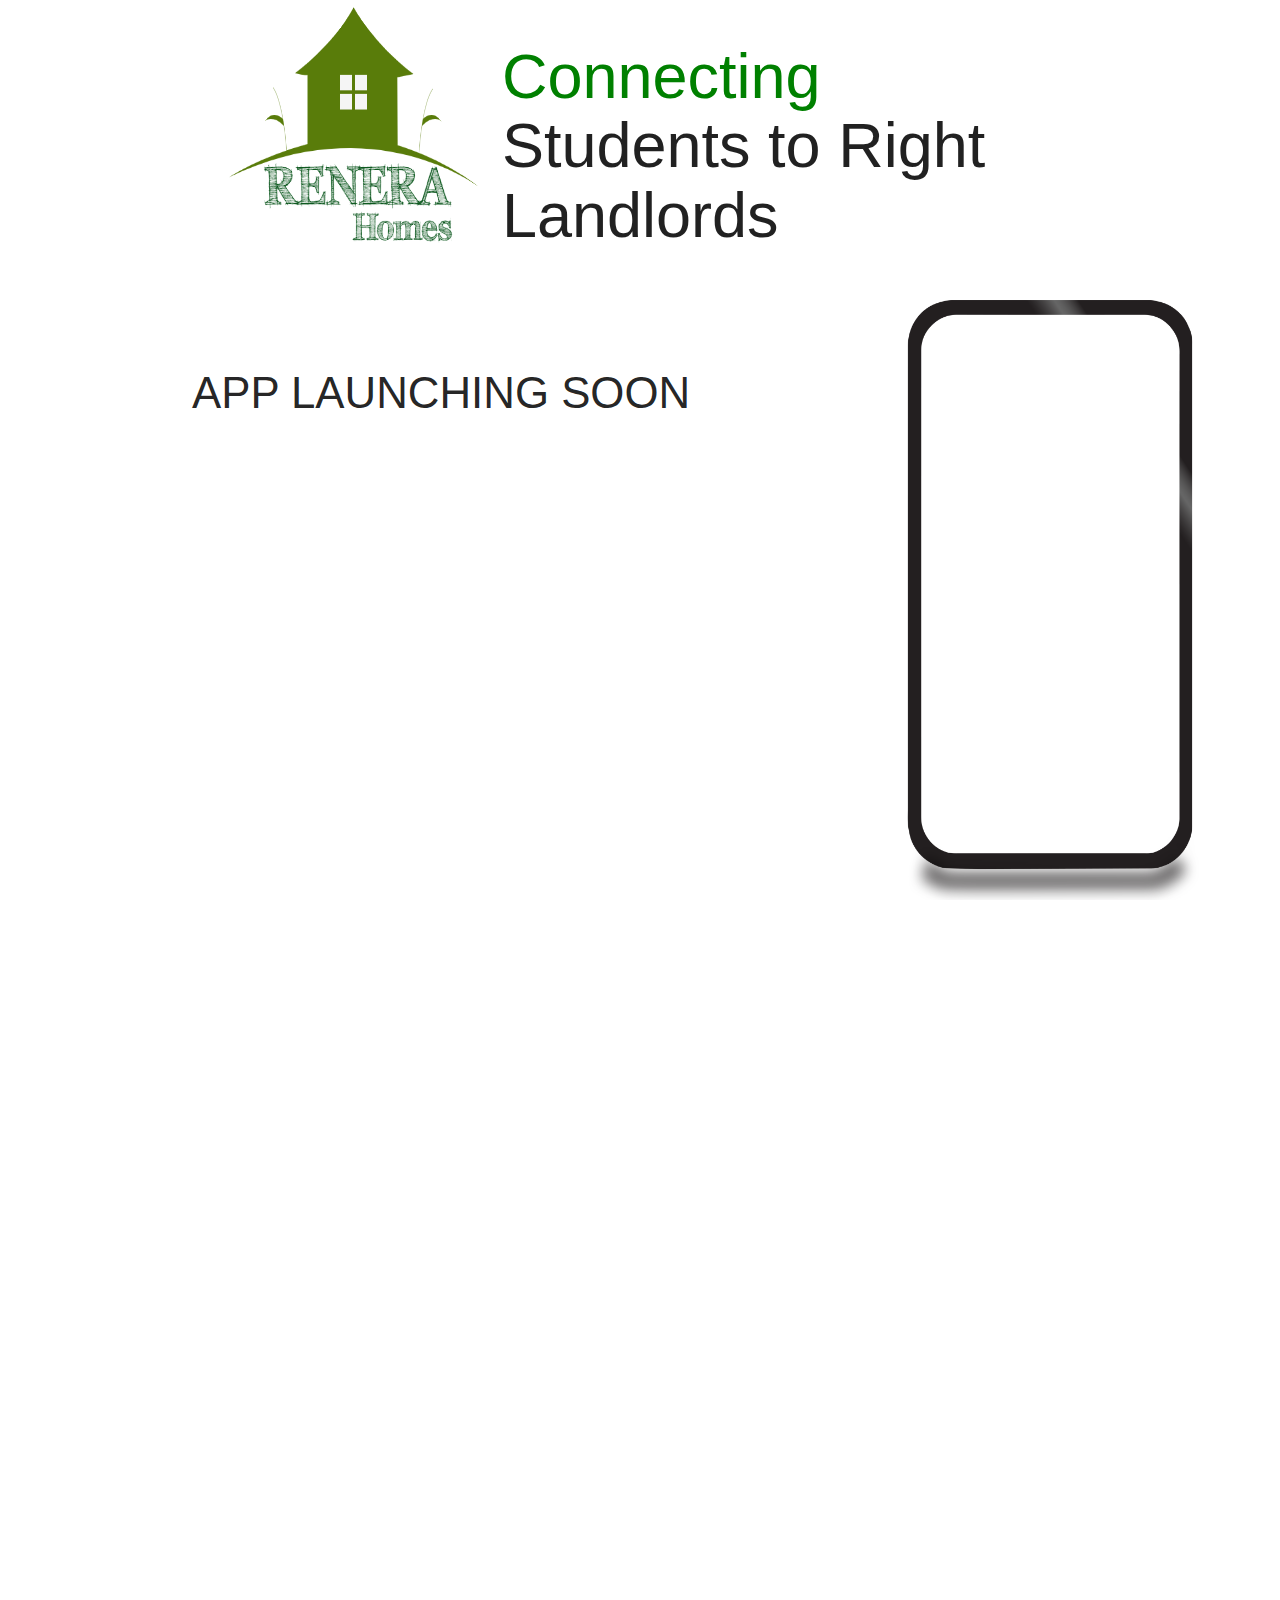
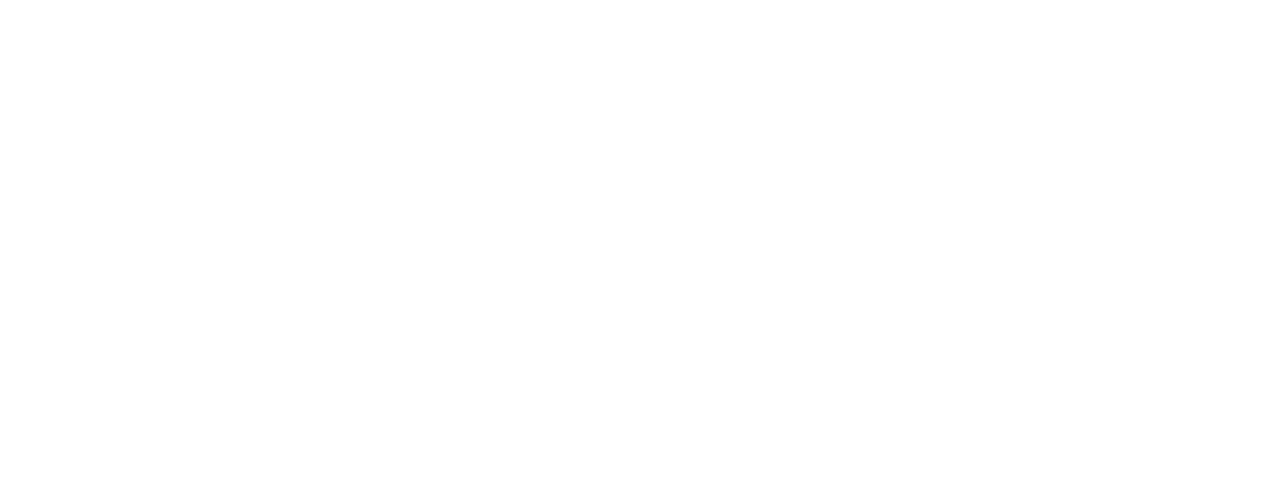
==== index.html @ 8707d06a "Cool" ====
<!DOCTYPE html>
<html>
<head>
	<title>Cool</title>
	<link rel="stylesheet" type="text/css" href="system.css">
	<link rel="stylesheet" href="https://cdnjs.cloudflare.com/ajax/libs/materialize/1.0.0/css/materialize.min.css">
	<link href="https://fonts.googleapis.com/icon?family=Material+Icons" rel="stylesheet">
	<link rel="stylesheet" href="https://unpkg.com/aos@next/dist/aos.css" />
</head>
<body>

	<div class="landing">
		<div class="container">
			<div class="row">
				<div class="col s6 m6 l4">
					<img class="logo" src="image/renera_logo.png">
				</div>
				<div class="col col s6 m6 l8">
					<h1><span class="main">Connecting</span> Students to Right Landlords</h1>
				</div>
			</div>	
			<br><br>
			<h3>APP LAUNCHING SOON</h3>	

			
			<img class="phone_main" src="image/phone.png">
		</div>
		
	</div>
	<div class="tenant">
		<img data-aos="fade-up" data-aos-duration="800"  class="phone" src="image/phone.png">
		<img  data-aos="fade-up" data-aos-duration="2000" class="lsignup"  src="image/lsignup.jpg" >
		<img  data-aos="fade-up" data-aos-duration="3000"  class="location" src="image/location.jpg">
		<img  data-aos="fade-up" data-aos-duration="4000" class="room" src="image/room.jpg">
	</div>

	<div class="about">
		
	</div>
	<div class="contact">
		
	</div>

	<script src="https://cdnjs.cloudflare.com/ajax/libs/materialize/1.0.0/js/materialize.min.js"></script>
	<script type="text/javascript" src="index.js"></script>
	<script src="https://unpkg.com/aos@next/dist/aos.js"></script>
	  <script>
	    AOS.init();
	  </script>
</body>
</html>
---- system.css ----
.landing{
	height: 600px;
}
.main{
	color: green;
}
.tenant{
	height: 1500px;
}
.logo{
	width: 300px;
	height: 250px;
}
.phone_main{
	position: absolute;
	top: 300px;
	left: 900px;
	width: 300px;
	height: 600px;
}
.phone{
	width: 300px;
	height: 600px;
	margin-top: 700px;
	margin-left: 700px;
}
.lsignup{
	width: 400px;
	height: 450px;
	position: absolute;
	top: 1350px;
	left: 650px;
	border-radius: 3%;
}
.location{
	position: absolute;
	top: 1200px;
	left: 970px;
	width: 300px;
	height: 300px;
	border-radius: 3%;
}
.room{
	position: absolute;
	top: 1700px;
	left: 500px;
	width: 300px;
	height: 300px;
	border-radius: 3%;
}
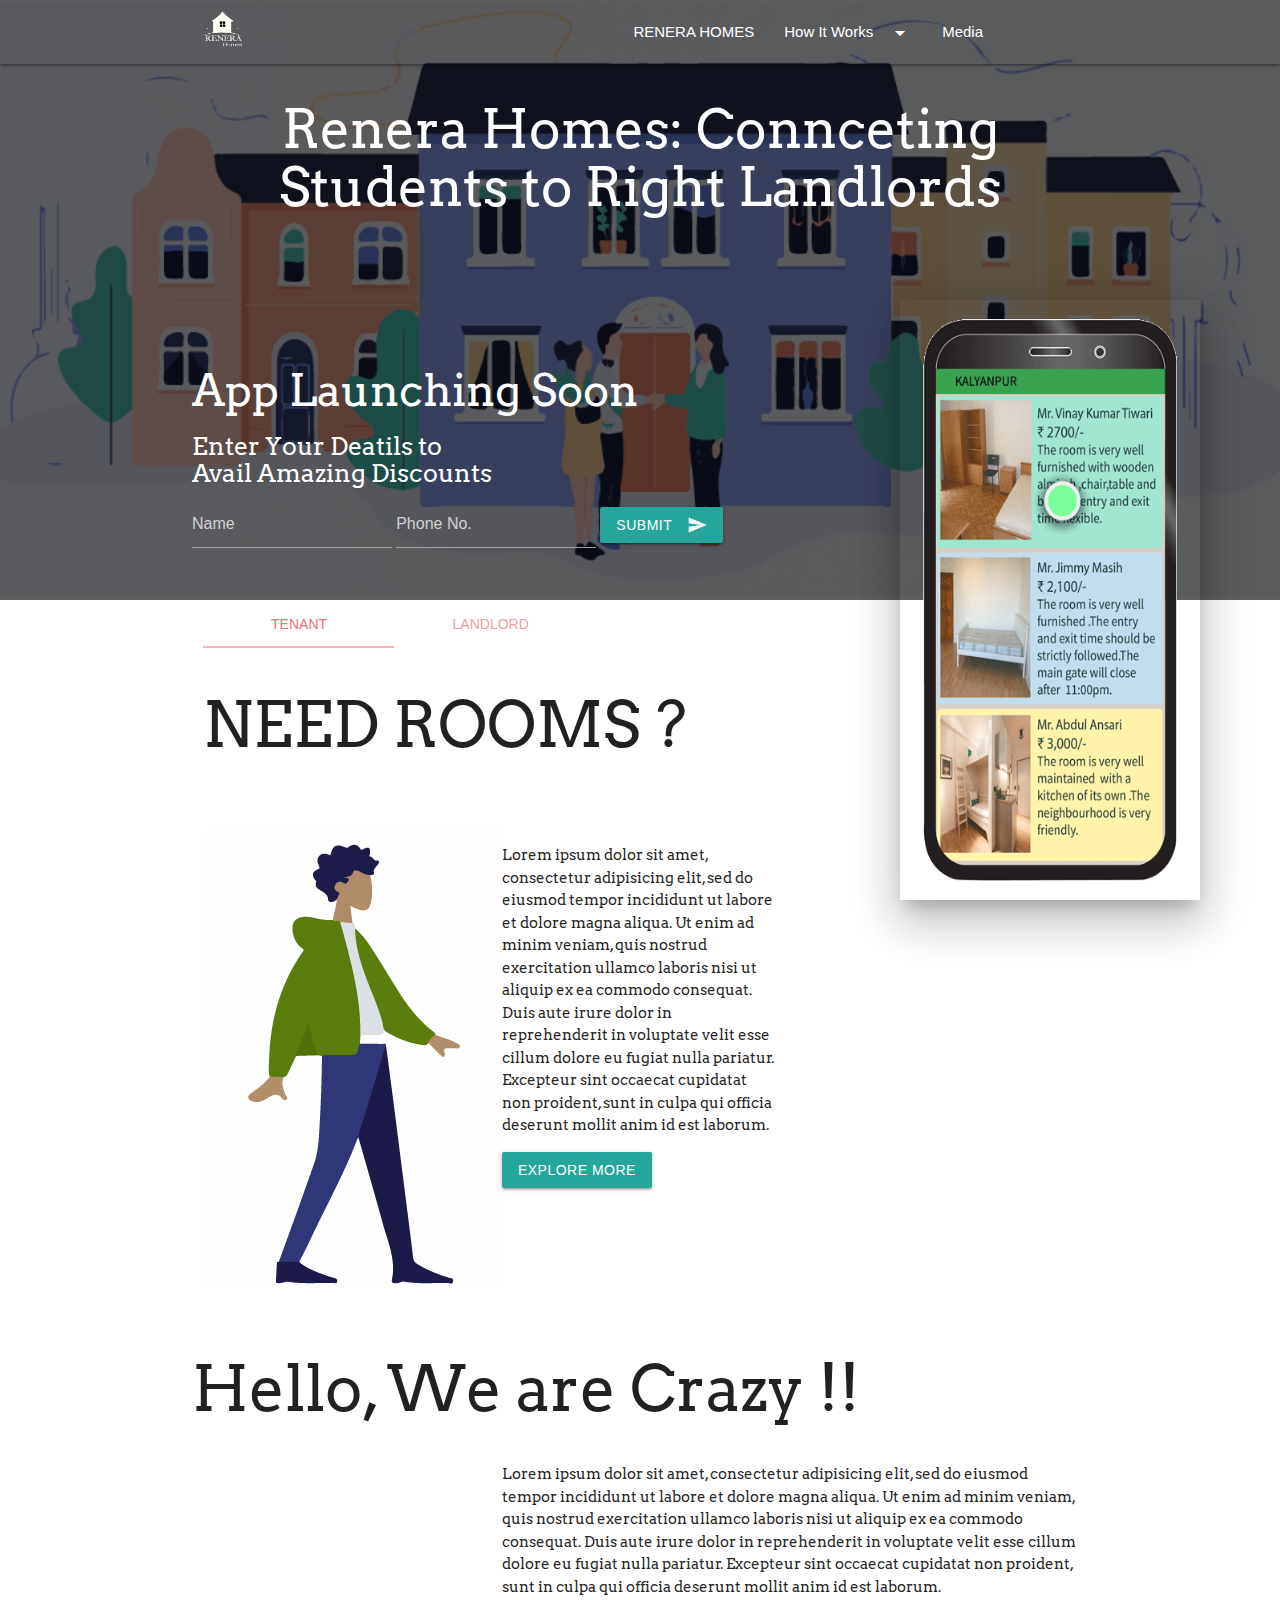
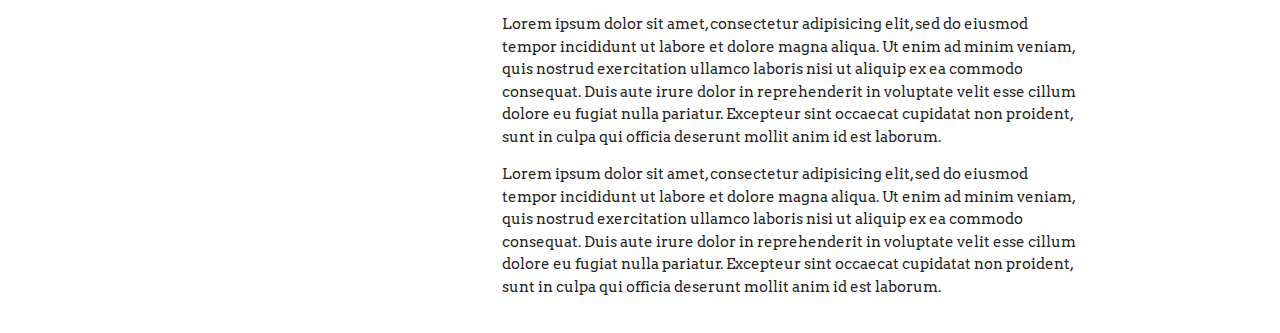
==== commit 937efff4: "comit" ====
--- a/index.html
+++ b/index.html
@@ -1,51 +1,181 @@
 <!DOCTYPE html>
 <html>
 <head>
-	<title>Cool</title>
+	<title>Renera Homes : Rental Rooms In Kanpur in Affordable Prices</title>
+	<meta name="description" content="Rental Rooms in Kanpur at Affordable Prices. Get fully ready to move in rooms at the price where students are comfortable. Get rooms near Gurdev Chauraha.">
 	<link rel="stylesheet" type="text/css" href="system.css">
 	<link rel="stylesheet" href="https://cdnjs.cloudflare.com/ajax/libs/materialize/1.0.0/css/materialize.min.css">
 	<link href="https://fonts.googleapis.com/icon?family=Material+Icons" rel="stylesheet">
 	<link rel="stylesheet" href="https://unpkg.com/aos@next/dist/aos.css" />
+	<link href="https://fonts.googleapis.com/css?family=Arvo" rel="stylesheet">
+	<link rel="stylesheet" href="https://use.fontawesome.com/releases/v5.7.2/css/all.css" integrity="sha384-fnmOCqbTlWIlj8LyTjo7mOUStjsKC4pOpQbqyi7RrhN7udi9RwhKkMHpvLbHG9Sr" crossorigin="anonymous">
+	 <meta http-equiv="CACHE-CONTROL" content="NO-CACHE">
+	 <link rel="shortcut icon" type="image/png" href="image/logo.png">
 </head>
 <body>
 
 	<div class="landing">
-		<div class="container">
-			<div class="row">
-				<div class="col s6 m6 l4">
-					<img class="logo" src="image/renera_logo.png">
-				</div>
-				<div class="col col s6 m6 l8">
-					<h1><span class="main">Connecting</span> Students to Right Landlords</h1>
-				</div>
-			</div>	
-			<br><br>
-			<h3>APP LAUNCHING SOON</h3>	
+		<header>
+				<nav class="navbar transparent" id="navi">
 
-			
-			<img class="phone_main" src="image/phone.png">
+					<div class="container">
+						<a href="index.html" class="brnad-logo"><img src="image/logo.png"></a>
+						<a href="" class="sidenav-trigger" data-target="mobile-menu">
+							<i class="material-icons">menu</i>
+						</a>
+						<ul class="right hide-on-med-and-down">
+							<li><a href="index.html">RENERA HOMES</a></li>
+							<li><a class="dropdown-trigger" href="#!" data-target="dropdown1">How It Works<i id="drop" class="material-icons right">arrow_drop_down</i></a></li>
+							<li><a href="media.html">Media</a></li>
+							<li><a href="#"><i class="fab fa-instagram"></i></a></li>
+							<li><a href="#"><i class="fab fa-facebook-f"></i></a></li>
+							<li><a href="#"><i class="fab fa-linkedin-in"></i></a></li>
+						</ul>
+						<ul id="dropdown1" class="dropdown-content">
+						  <li><a href="landlord.html"><img src="image/landlord_icon.png">Landlord</a></li>
+						  <li><a href="tenant.html"><img src="image/tenant_icon.png">Tenant</a></li>
+						</ul>
+						<ul class="sidenav grey lighten-2" id="mobile-menu">
+							<li><a href="index.html">RENERA HOMES</a></li>
+							<li><a href="landlord.html">Landlord</a></li>
+						  	<li><a href="tenant.html">Tenant</a></li>
+						  	<li><a href="media.html">Media</a></li>
+							<li><a href="#"><i class="fab fa-instagram"></i></a></li>
+							<li><a href="#"><i class="fab fa-facebook-f"></i></a></li>
+							<li><a href="#"><i class="fab fa-linkedin-in"></i></a></li>
+						</ul>
+					</div>
+				</nav>
+		</header>
+
+
+		<div class="container">	
+			<div class="detail">
+				<h2 class="center">Renera Homes: Connceting Students to Right Landlords</h2>
+			</div>
+			<div class="app">
+				<h3>App Launching Soon</h3>
+				<h5>Enter Your Deatils to <br>Avail Amazing Discounts</h5>
+				<p>
+					<form action="register.php" method="POST">
+						<input placeholder="Name" id="email" name="name" type="text" class=" white-text validate">
+						<input placeholder="Phone No." id="email" name="phone" type="tel" class=" white-text validate">
+	         	    	<button onclick="tell()" class="btn waves-effect waves-light" type="submit" name="action" value="submit">Submit
+	    				<i class="material-icons right">send</i>
+	  					</button>
+  					</form>
+	  			</p>
+			</div>
+			<img class="phone_main z-depth-5" src="image/renera_gif.gif">
 		</div>
 		
 	</div>
-	<div class="tenant">
-		<img data-aos="fade-up" data-aos-duration="800"  class="phone" src="image/phone.png">
-		<img  data-aos="fade-up" data-aos-duration="2000" class="lsignup"  src="image/lsignup.jpg" >
-		<img  data-aos="fade-up" data-aos-duration="3000"  class="location" src="image/location.jpg">
-		<img  data-aos="fade-up" data-aos-duration="4000" class="room" src="image/room.jpg">
+
+	<div id="second">
+		<div class="container">
+		<div class="row">
+			<div class="col s8 m8 l8">
+				<ul class="tabs">
+					<li class="tab col s4 m4 l4">
+						<a class="active" href="#tenant">Tenant</a>
+					</li>
+					<li class="tab col s4 m4 l4">
+						<a href="#landlord">Landlord</a>
+					</li>
+				</ul>
+				<div id="tenant">
+					<h1>NEED ROOMS ?</h1>
+					<br><br>
+					<div class="row">
+						<div class="col s6 m6 l6">
+							<img src="image/tenant.png">
+						</div>
+						<div class="col s6 m6 l6">
+							<p>
+								Lorem ipsum dolor sit amet, consectetur adipisicing elit, sed do eiusmod
+								tempor incididunt ut labore et dolore magna aliqua. Ut enim ad minim veniam,
+								quis nostrud exercitation ullamco laboris nisi ut aliquip ex ea commodo
+								consequat. Duis aute irure dolor in reprehenderit in voluptate velit esse
+								cillum dolore eu fugiat nulla pariatur. Excepteur sint occaecat cupidatat non
+								proident, sunt in culpa qui officia deserunt mollit anim id est laborum.
+							</p>
+							<a class="waves-effect waves-light btn" href="tenant.html">Explore More</a>
+						</div>
+					</div>
+
+				</div>
+				<div id="landlord">
+
+					<h1>NEED TENANTS ?</h1>
+					<br><br>
+					<div class="row">
+						<div class="col s6 m6 l6">
+							<img src="image/lanlord.png">
+						</div>
+						<div class="col s6 m6 l6">
+							<p>
+								Lorem ipsum dolor sit amet, consectetur adipisicing elit, sed do eiusmod
+								tempor incididunt ut labore et dolore magna aliqua. Ut enim ad minim veniam,
+								quis nostrud exercitation ullamco laboris nisi ut aliquip ex ea commodo
+								consequat. Duis aute irure dolor in reprehenderit in voluptate velit esse
+								cillum dolore eu fugiat nulla pariatur. Excepteur sint occaecat cupidatat non
+								proident, sunt in culpa qui officia deserunt mollit anim id est laborum.
+							</p>
+							<a class="waves-effect waves-light btn" href="landlord.html">Explore More</a>
+						</div>
+					</div>
+
+				</div>
+			</div>	
+		</div>
 	</div>
+</div>
+	
 
 	<div class="about">
-		
+		<div class="container">
+		<h1>Hello, We are Crazy !!</h1>
+		<div class="row">
+			<div class="col s4 m4 l4">
+				
+			</div>
+			<div class="col s8 m8 l8">
+				<p>Lorem ipsum dolor sit amet, consectetur adipisicing elit, sed do eiusmod
+				tempor incididunt ut labore et dolore magna aliqua. Ut enim ad minim veniam,
+				quis nostrud exercitation ullamco laboris nisi ut aliquip ex ea commodo
+				consequat. Duis aute irure dolor in reprehenderit in voluptate velit esse
+				cillum dolore eu fugiat nulla pariatur. Excepteur sint occaecat cupidatat non
+				proident, sunt in culpa qui officia deserunt mollit anim id est laborum.</p>
+				<p>Lorem ipsum dolor sit amet, consectetur adipisicing elit, sed do eiusmod
+				tempor incididunt ut labore et dolore magna aliqua. Ut enim ad minim veniam,
+				quis nostrud exercitation ullamco laboris nisi ut aliquip ex ea commodo
+				consequat. Duis aute irure dolor in reprehenderit in voluptate velit esse
+				cillum dolore eu fugiat nulla pariatur. Excepteur sint occaecat cupidatat non
+				proident, sunt in culpa qui officia deserunt mollit anim id est laborum.</p>
+				<p>Lorem ipsum dolor sit amet, consectetur adipisicing elit, sed do eiusmod
+				tempor incididunt ut labore et dolore magna aliqua. Ut enim ad minim veniam,
+				quis nostrud exercitation ullamco laboris nisi ut aliquip ex ea commodo
+				consequat. Duis aute irure dolor in reprehenderit in voluptate velit esse
+				cillum dolore eu fugiat nulla pariatur. Excepteur sint occaecat cupidatat non
+				proident, sunt in culpa qui officia deserunt mollit anim id est laborum.</p>
+			</div>
+		</div>
+		</div>
 	</div>
-	<div class="contact">
-		
-	</div>
-
+	
+	<script src="https://code.jquery.com/jquery-3.3.1.min.js"></script>
 	<script src="https://cdnjs.cloudflare.com/ajax/libs/materialize/1.0.0/js/materialize.min.js"></script>
 	<script type="text/javascript" src="index.js"></script>
 	<script src="https://unpkg.com/aos@next/dist/aos.js"></script>
 	  <script>
 	    AOS.init();
 	  </script>
+	  <script>
+	  	$(document).ready(function(){
+	  		$('.sidenav').sidenav();
+	  		$(".dropdown-trigger").dropdown();
+	  		$('.tabs').tabs();
+	  	});
+	  </script>
 </body>
 </html>--- a/system.css
+++ b/system.css
@@ -1,15 +1,47 @@
 .landing{
 	height: 600px;
+	background-image: url("image/Background.png");
+	background-repeat: no-repeat;
+	background-size: cover;
+	background-position: center;
+}
+h1{
+	font-family: 'Arvo', serif;
+}
+h2{
+	font-family: 'Arvo', serif;
+	color: white;
+}
+h3{
+	font-family: 'Arvo', serif;
+}
+h4{
+	font-family: 'Arvo', serif;
+}
+h5{
+	font-family: 'Arvo', serif;
+	color: white;
+}
+h6{
+	font-family: 'Arvo', serif;
+}
+p{
+	font-family: 'Arvo', serif;
+}
+#drop{
+	margin-top: 5px;
+}
+#navi img{
+	 margin-top: 10px;
+}
+.landing h3{
+	color: white;
+}
+.landing h4{
+	color: white;
 }
 .main{
 	color: green;
-}
-.tenant{
-	height: 1500px;
-}
-.logo{
-	width: 300px;
-	height: 250px;
 }
 .phone_main{
 	position: absolute;
@@ -17,34 +49,29 @@
 	left: 900px;
 	width: 300px;
 	height: 600px;
+	z-index: 2;
 }
-.phone{
+a{
+	text-decoration: none;
+}
+.contact img{
+	width: 200px;
+	height: 200px;
+}
+#email{
+	width: 200px;
+}
+.app{
+	margin-top: 150px;
+}
+
+@media screen and (max-width:640px){
+.phone_main{
+	position: absolute;
+	top: 300px;
+	left: 900px;
 	width: 300px;
 	height: 600px;
-	margin-top: 700px;
-	margin-left: 700px;
+	z-index: 2;
 }
-.lsignup{
-	width: 400px;
-	height: 450px;
-	position: absolute;
-	top: 1350px;
-	left: 650px;
-	border-radius: 3%;
-}
-.location{
-	position: absolute;
-	top: 1200px;
-	left: 970px;
-	width: 300px;
-	height: 300px;
-	border-radius: 3%;
-}
-.room{
-	position: absolute;
-	top: 1700px;
-	left: 500px;
-	width: 300px;
-	height: 300px;
-	border-radius: 3%;
 }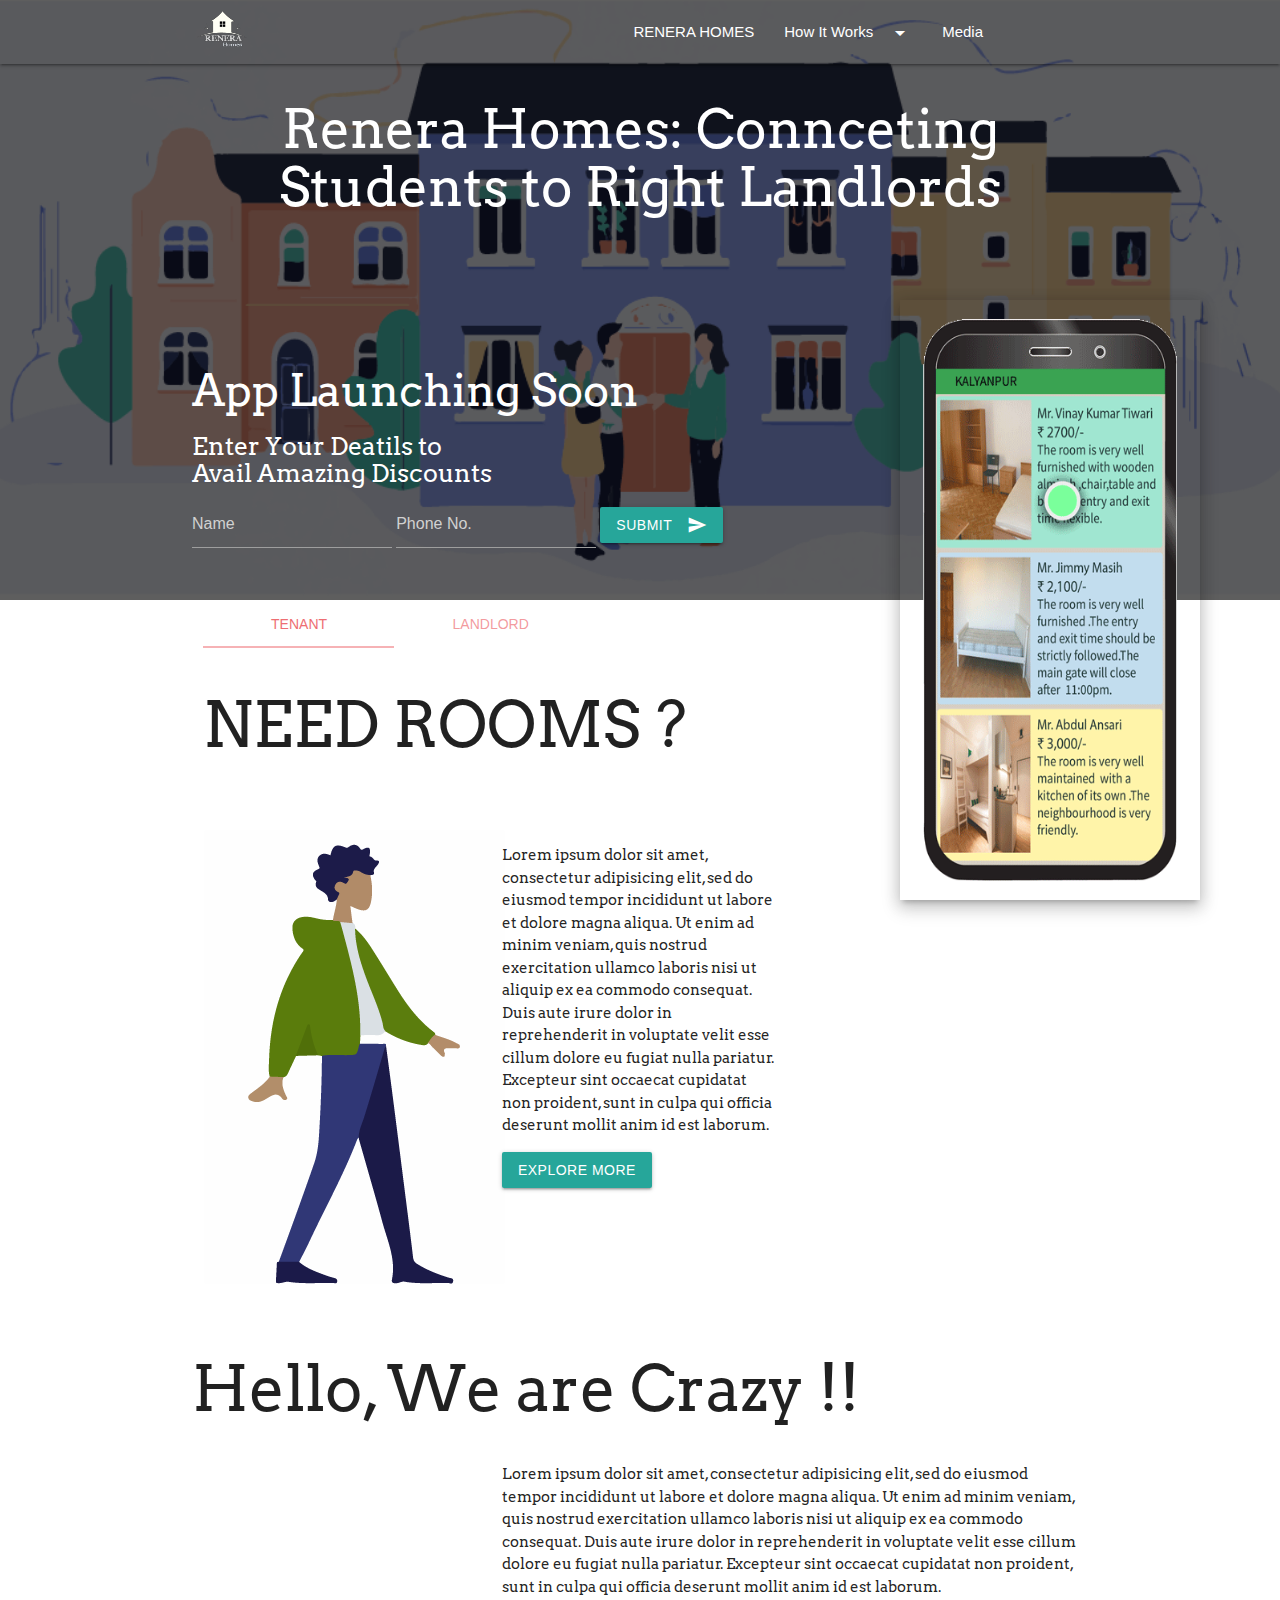
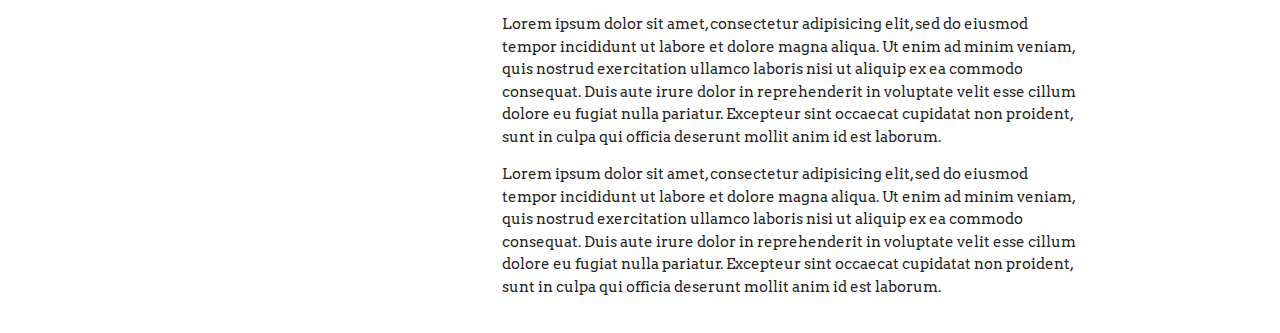
==== commit e0557ba1: "changes" ====
--- a/index.html
+++ b/index.html
@@ -9,6 +9,7 @@
 	<link rel="stylesheet" href="https://unpkg.com/aos@next/dist/aos.css" />
 	<link href="https://fonts.googleapis.com/css?family=Arvo" rel="stylesheet">
 	<link rel="stylesheet" href="https://use.fontawesome.com/releases/v5.7.2/css/all.css" integrity="sha384-fnmOCqbTlWIlj8LyTjo7mOUStjsKC4pOpQbqyi7RrhN7udi9RwhKkMHpvLbHG9Sr" crossorigin="anonymous">
+	 <meta name="viewport" content="width=device-width , initial-scale=1.0">
 	 <meta http-equiv="CACHE-CONTROL" content="NO-CACHE">
 	 <link rel="shortcut icon" type="image/png" href="image/logo.png">
 </head>
@@ -66,7 +67,8 @@
   					</form>
 	  			</p>
 			</div>
-			<img class="phone_main z-depth-5" src="image/renera_gif.gif">
+			<picture>
+			  <img class="hide-on-med-and-down phone_main z-depth-3" src="image/renera_gif.gif">
 		</div>
 		
 	</div>
@@ -76,10 +78,10 @@
 		<div class="row">
 			<div class="col s8 m8 l8">
 				<ul class="tabs">
-					<li class="tab col s4 m4 l4">
+					<li class="tab col s6 m6 l4">
 						<a class="active" href="#tenant">Tenant</a>
 					</li>
-					<li class="tab col s4 m4 l4">
+					<li class="tab col s6 m6 l4">
 						<a href="#landlord">Landlord</a>
 					</li>
 				</ul>
--- a/system.css
+++ b/system.css
@@ -74,4 +74,10 @@
 	height: 600px;
 	z-index: 2;
 }
+#tenant img{
+	width: 120%;
+}
+#landlord img{
+	width: 120%;
+}
 }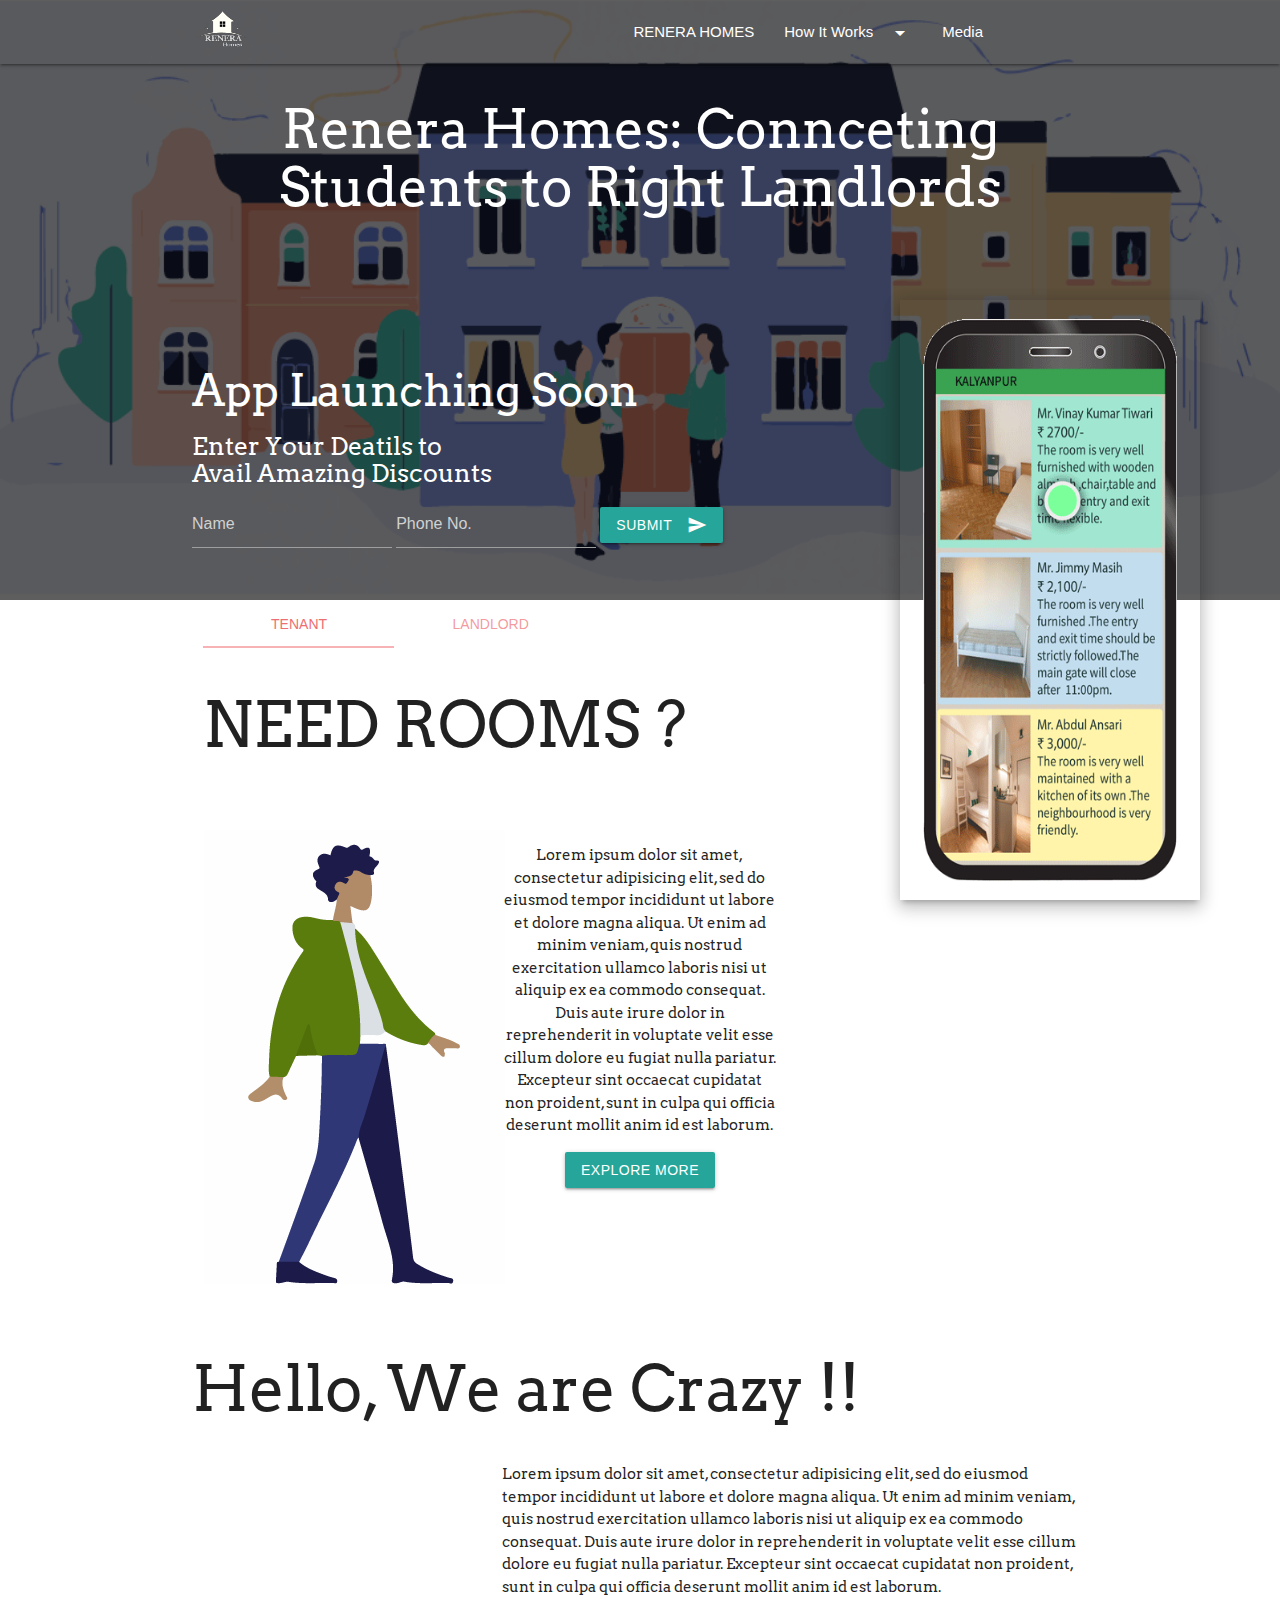
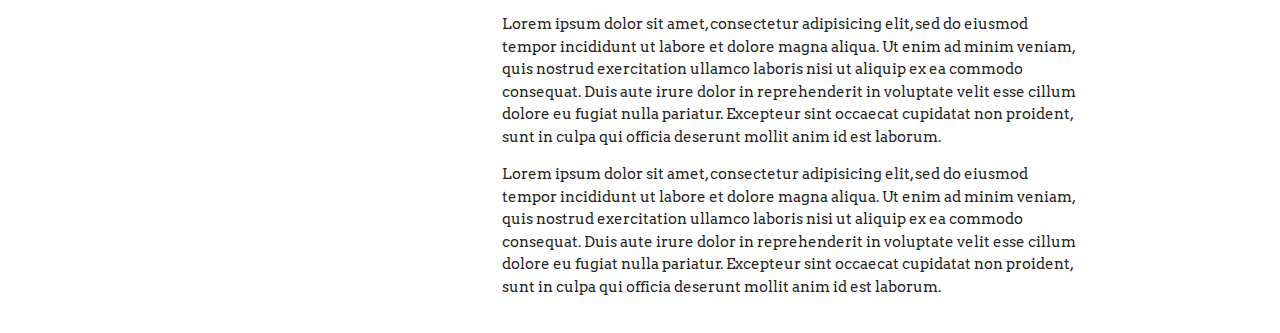
==== commit cc221e4a: "changes_again" ====
--- a/index.html
+++ b/index.html
@@ -89,10 +89,10 @@
 					<h1>NEED ROOMS ?</h1>
 					<br><br>
 					<div class="row">
-						<div class="col s6 m6 l6">
+						<div class="col s12 m6 l6">
 							<img src="image/tenant.png">
 						</div>
-						<div class="col s6 m6 l6">
+						<div id="content" class=" center col s12 m6 l6">
 							<p>
 								Lorem ipsum dolor sit amet, consectetur adipisicing elit, sed do eiusmod
 								tempor incididunt ut labore et dolore magna aliqua. Ut enim ad minim veniam,
@@ -111,10 +111,10 @@
 					<h1>NEED TENANTS ?</h1>
 					<br><br>
 					<div class="row">
-						<div class="col s6 m6 l6">
+						<div class="col s12 m6 l6">
 							<img src="image/lanlord.png">
 						</div>
-						<div class="col s6 m6 l6">
+						<div class=" center col s12 m6 l6">
 							<p>
 								Lorem ipsum dolor sit amet, consectetur adipisicing elit, sed do eiusmod
 								tempor incididunt ut labore et dolore magna aliqua. Ut enim ad minim veniam,
@@ -138,10 +138,10 @@
 		<div class="container">
 		<h1>Hello, We are Crazy !!</h1>
 		<div class="row">
-			<div class="col s4 m4 l4">
+			<div class="col s12 m4 l4">
 				
 			</div>
-			<div class="col s8 m8 l8">
+			<div class="col s12 m8 l8">
 				<p>Lorem ipsum dolor sit amet, consectetur adipisicing elit, sed do eiusmod
 				tempor incididunt ut labore et dolore magna aliqua. Ut enim ad minim veniam,
 				quis nostrud exercitation ullamco laboris nisi ut aliquip ex ea commodo
--- a/system.css
+++ b/system.css
@@ -66,18 +66,40 @@
 }
 
 @media screen and (max-width:640px){
-.phone_main{
-	position: absolute;
-	top: 300px;
-	left: 900px;
-	width: 300px;
-	height: 600px;
-	z-index: 2;
-}
 #tenant img{
 	width: 120%;
 }
 #landlord img{
 	width: 120%;
 }
+}
+
+@media screen and (max-width:320px){
+.detail h2{
+	font-size: 35px;
+}
+.app{
+	margin-top: 100px;
+}
+.app h3{
+	font-size: 25px;
+}
+.app h5{
+	font-size: 20px;
+}
+.app p{
+	font-size: 20px;
+}
+#tenant #img{
+	width: 100%;
+}
+#tenant #content{
+	width: 100%;
+}
+#landlord #img{
+	width: 100%;
+}
+#landlord #content{
+	width: 100%;
+}
 }